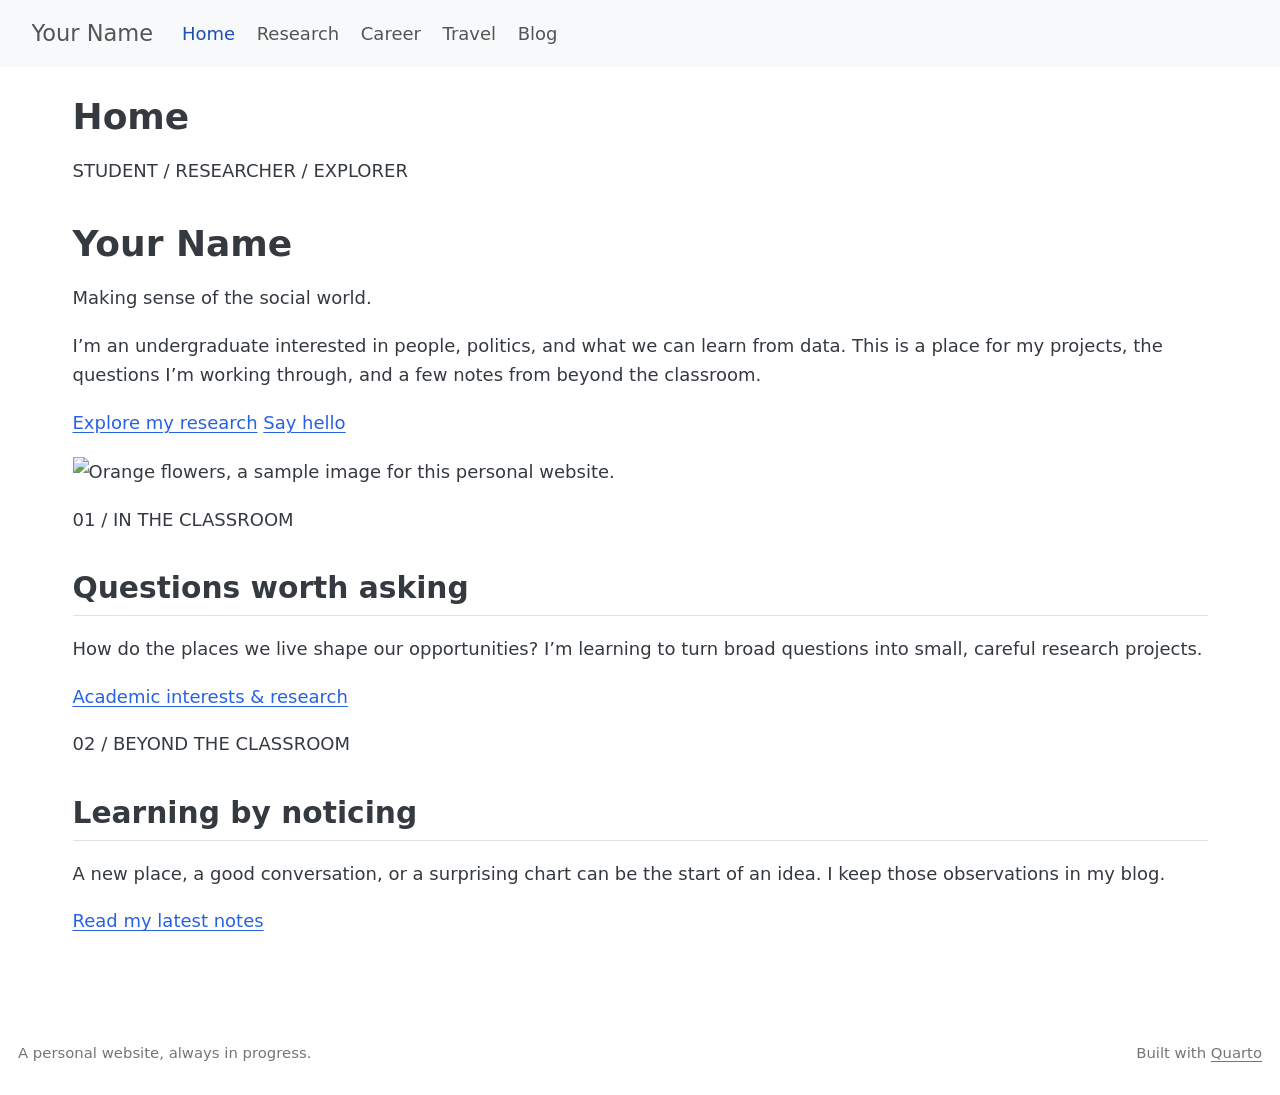
==== docs/index.html @ 255c2bc5 "Initial Commit" ====
<!DOCTYPE html>
<html xmlns="http://www.w3.org/1999/xhtml" lang="en" xml:lang="en"><head>

<meta charset="utf-8">
<meta name="generator" content="quarto-1.8.27">

<meta name="viewport" content="width=device-width, initial-scale=1.0, user-scalable=yes">


<title>Home – Your Name</title>
<style>
code{white-space: pre-wrap;}
span.smallcaps{font-variant: small-caps;}
div.columns{display: flex; gap: min(4vw, 1.5em);}
div.column{flex: auto; overflow-x: auto;}
div.hanging-indent{margin-left: 1.5em; text-indent: -1.5em;}
ul.task-list{list-style: none;}
ul.task-list li input[type="checkbox"] {
  width: 0.8em;
  margin: 0 0.8em 0.2em -1em; /* quarto-specific, see https://github.com/quarto-dev/quarto-cli/issues/4556 */ 
  vertical-align: middle;
}
</style>


<script src="site_libs/quarto-nav/quarto-nav.js"></script>
<script src="site_libs/quarto-nav/headroom.min.js"></script>
<script src="site_libs/clipboard/clipboard.min.js"></script>
<script src="site_libs/quarto-html/quarto.js" type="module"></script>
<script src="site_libs/quarto-html/tabsets/tabsets.js" type="module"></script>
<script src="site_libs/quarto-html/axe/axe-check.js" type="module"></script>
<script src="site_libs/quarto-html/popper.min.js"></script>
<script src="site_libs/quarto-html/tippy.umd.min.js"></script>
<link href="site_libs/quarto-html/tippy.css" rel="stylesheet">
<link href="site_libs/quarto-html/quarto-syntax-highlighting-ed96de9b727972fe78a7b5d16c58bf87.css" rel="stylesheet" id="quarto-text-highlighting-styles">
<script src="site_libs/bootstrap/bootstrap.min.js"></script>
<link href="site_libs/bootstrap/bootstrap-icons.css" rel="stylesheet">
<link href="site_libs/bootstrap/bootstrap-7f417fcab4e9973dc65bf9b3f784469c.min.css" rel="stylesheet" append-hash="true" id="quarto-bootstrap" data-mode="light">
<script id="quarto-search-options" type="application/json">{
  "language": {
    "search-no-results-text": "No results",
    "search-matching-documents-text": "matching documents",
    "search-copy-link-title": "Copy link to search",
    "search-hide-matches-text": "Hide additional matches",
    "search-more-match-text": "more match in this document",
    "search-more-matches-text": "more matches in this document",
    "search-clear-button-title": "Clear",
    "search-text-placeholder": "",
    "search-detached-cancel-button-title": "Cancel",
    "search-submit-button-title": "Submit",
    "search-label": "Search"
  }
}</script>


<link rel="stylesheet" href="./_design/styles.css">
</head>

<body class="nav-fixed home-page quarto-light">

<div id="quarto-search-results"></div>
  <header id="quarto-header" class="headroom fixed-top">
    <nav class="navbar navbar-expand-lg " data-bs-theme="dark">
      <div class="navbar-container container-fluid">
      <div class="navbar-brand-container mx-auto">
    <a class="navbar-brand" href="./index.html">
    <span class="navbar-title">Your Name</span>
    </a>
  </div>
          <button class="navbar-toggler" type="button" data-bs-toggle="collapse" data-bs-target="#navbarCollapse" aria-controls="navbarCollapse" role="menu" aria-expanded="false" aria-label="Toggle navigation" onclick="if (window.quartoToggleHeadroom) { window.quartoToggleHeadroom(); }">
  <span class="navbar-toggler-icon"></span>
</button>
          <div class="collapse navbar-collapse" id="navbarCollapse">
            <ul class="navbar-nav navbar-nav-scroll me-auto">
  <li class="nav-item">
    <a class="nav-link active" href="./index.html" aria-current="page"> 
<span class="menu-text">Home</span></a>
  </li>  
  <li class="nav-item">
    <a class="nav-link" href="./research.html"> 
<span class="menu-text">Research</span></a>
  </li>  
  <li class="nav-item">
    <a class="nav-link" href="./career.html"> 
<span class="menu-text">Career</span></a>
  </li>  
  <li class="nav-item">
    <a class="nav-link" href="./travel.html"> 
<span class="menu-text">Travel</span></a>
  </li>  
  <li class="nav-item">
    <a class="nav-link" href="./blog.html"> 
<span class="menu-text">Blog</span></a>
  </li>  
</ul>
          </div> <!-- /navcollapse -->
            <div class="quarto-navbar-tools">
</div>
      </div> <!-- /container-fluid -->
    </nav>
</header>
<!-- content -->
<div id="quarto-content" class="quarto-container page-columns page-rows-contents page-layout-full page-navbar">
<!-- sidebar -->
<!-- margin-sidebar -->
    
<!-- main -->
<main class="content column-page" id="quarto-document-content">

<header id="title-block-header" class="quarto-title-block default">
<div class="quarto-title">
<h1 class="title">Home</h1>
</div>



<div class="quarto-title-meta column-page">

    
  
    
  </div>
  


</header>


<!-- HOME: replace the name, introduction, and email below. Keep the ::: layout lines. -->
<!-- PREVIEW: first use Build > Render Website to generate every page, then Render this file. -->
<div class="home-hero">
<div class="hero-copy">
<p><span class="eyebrow">STUDENT / RESEARCHER / EXPLORER</span></p>
<section id="your-name" class="level1 display-name">
<h1 class="display-name">Your Name</h1>
<p><span class="hero-subtitle">Making sense of the social world.</span></p>
<p>I’m an undergraduate interested in people, politics, and what we can learn from data. This is a place for my projects, the questions I’m working through, and a few notes from beyond the classroom.</p>
<p><a href="./research.html" class="primary-link">Explore my research</a> <a href="mailto:you@example.com" class="quiet-link">Say hello</a></p>
</section>
</div>
<div class="hero-photo">
<!-- Replace images/profile.jpg with your photo. Update the description in fig-alt too. -->
<p><img src="images/profile.jpg" class="img-fluid" alt="Orange flowers, a sample image for this personal website."></p>
</div>
</div>
<div class="home-notes">
<div class="home-note">
<p><span class="eyebrow">01 / IN THE CLASSROOM</span></p>
<section id="questions-worth-asking" class="level2">
<h2 data-anchor-id="questions-worth-asking">Questions worth asking</h2>
<p>How do the places we live shape our opportunities? I’m learning to turn broad questions into small, careful research projects.</p>
<p><a href="./research.html">Academic interests &amp; research</a></p>
</section>
</div>
<div class="home-note">
<p><span class="eyebrow">02 / BEYOND THE CLASSROOM</span></p>
<section id="learning-by-noticing" class="level2">
<h2 data-anchor-id="learning-by-noticing">Learning by noticing</h2>
<p>A new place, a good conversation, or a surprising chart can be the start of an idea. I keep those observations in my blog.</p>
<p><a href="./blog.html">Read my latest notes</a></p>
</section>
</div>
</div>



</main> <!-- /main -->
<script id="quarto-html-after-body" type="application/javascript">
  window.document.addEventListener("DOMContentLoaded", function (event) {
    const isCodeAnnotation = (el) => {
      for (const clz of el.classList) {
        if (clz.startsWith('code-annotation-')) {                     
          return true;
        }
      }
      return false;
    }
    const onCopySuccess = function(e) {
      // button target
      const button = e.trigger;
      // don't keep focus
      button.blur();
      // flash "checked"
      button.classList.add('code-copy-button-checked');
      var currentTitle = button.getAttribute("title");
      button.setAttribute("title", "Copied!");
      let tooltip;
      if (window.bootstrap) {
        button.setAttribute("data-bs-toggle", "tooltip");
        button.setAttribute("data-bs-placement", "left");
        button.setAttribute("data-bs-title", "Copied!");
        tooltip = new bootstrap.Tooltip(button, 
          { trigger: "manual", 
            customClass: "code-copy-button-tooltip",
            offset: [0, -8]});
        tooltip.show();    
      }
      setTimeout(function() {
        if (tooltip) {
          tooltip.hide();
          button.removeAttribute("data-bs-title");
          button.removeAttribute("data-bs-toggle");
          button.removeAttribute("data-bs-placement");
        }
        button.setAttribute("title", currentTitle);
        button.classList.remove('code-copy-button-checked');
      }, 1000);
      // clear code selection
      e.clearSelection();
    }
    const getTextToCopy = function(trigger) {
      const outerScaffold = trigger.parentElement.cloneNode(true);
      const codeEl = outerScaffold.querySelector('code');
      for (const childEl of codeEl.children) {
        if (isCodeAnnotation(childEl)) {
          childEl.remove();
        }
      }
      return codeEl.innerText;
    }
    const clipboard = new window.ClipboardJS('.code-copy-button:not([data-in-quarto-modal])', {
      text: getTextToCopy
    });
    clipboard.on('success', onCopySuccess);
    if (window.document.getElementById('quarto-embedded-source-code-modal')) {
      const clipboardModal = new window.ClipboardJS('.code-copy-button[data-in-quarto-modal]', {
        text: getTextToCopy,
        container: window.document.getElementById('quarto-embedded-source-code-modal')
      });
      clipboardModal.on('success', onCopySuccess);
    }
      var localhostRegex = new RegExp(/^(?:http|https):\/\/localhost\:?[0-9]*\//);
      var mailtoRegex = new RegExp(/^mailto:/);
        var filterRegex = new RegExp('/' + window.location.host + '/');
      var isInternal = (href) => {
          return filterRegex.test(href) || localhostRegex.test(href) || mailtoRegex.test(href);
      }
      // Inspect non-navigation links and adorn them if external
     var links = window.document.querySelectorAll('a[href]:not(.nav-link):not(.navbar-brand):not(.toc-action):not(.sidebar-link):not(.sidebar-item-toggle):not(.pagination-link):not(.no-external):not([aria-hidden]):not(.dropdown-item):not(.quarto-navigation-tool):not(.about-link)');
      for (var i=0; i<links.length; i++) {
        const link = links[i];
        if (!isInternal(link.href)) {
          // undo the damage that might have been done by quarto-nav.js in the case of
          // links that we want to consider external
          if (link.dataset.originalHref !== undefined) {
            link.href = link.dataset.originalHref;
          }
            // target, if specified
            link.setAttribute("target", "_blank");
            if (link.getAttribute("rel") === null) {
              link.setAttribute("rel", "noopener");
            }
        }
      }
    function tippyHover(el, contentFn, onTriggerFn, onUntriggerFn) {
      const config = {
        allowHTML: true,
        maxWidth: 500,
        delay: 100,
        arrow: false,
        appendTo: function(el) {
            return el.parentElement;
        },
        interactive: true,
        interactiveBorder: 10,
        theme: 'quarto',
        placement: 'bottom-start',
      };
      if (contentFn) {
        config.content = contentFn;
      }
      if (onTriggerFn) {
        config.onTrigger = onTriggerFn;
      }
      if (onUntriggerFn) {
        config.onUntrigger = onUntriggerFn;
      }
      window.tippy(el, config); 
    }
    const noterefs = window.document.querySelectorAll('a[role="doc-noteref"]');
    for (var i=0; i<noterefs.length; i++) {
      const ref = noterefs[i];
      tippyHover(ref, function() {
        // use id or data attribute instead here
        let href = ref.getAttribute('data-footnote-href') || ref.getAttribute('href');
        try { href = new URL(href).hash; } catch {}
        const id = href.replace(/^#\/?/, "");
        const note = window.document.getElementById(id);
        if (note) {
          return note.innerHTML;
        } else {
          return "";
        }
      });
    }
    const xrefs = window.document.querySelectorAll('a.quarto-xref');
    const processXRef = (id, note) => {
      // Strip column container classes
      const stripColumnClz = (el) => {
        el.classList.remove("page-full", "page-columns");
        if (el.children) {
          for (const child of el.children) {
            stripColumnClz(child);
          }
        }
      }
      stripColumnClz(note)
      if (id === null || id.startsWith('sec-')) {
        // Special case sections, only their first couple elements
        const container = document.createElement("div");
        if (note.children && note.children.length > 2) {
          container.appendChild(note.children[0].cloneNode(true));
          for (let i = 1; i < note.children.length; i++) {
            const child = note.children[i];
            if (child.tagName === "P" && child.innerText === "") {
              continue;
            } else {
              container.appendChild(child.cloneNode(true));
              break;
            }
          }
          if (window.Quarto?.typesetMath) {
            window.Quarto.typesetMath(container);
          }
          return container.innerHTML
        } else {
          if (window.Quarto?.typesetMath) {
            window.Quarto.typesetMath(note);
          }
          return note.innerHTML;
        }
      } else {
        // Remove any anchor links if they are present
        const anchorLink = note.querySelector('a.anchorjs-link');
        if (anchorLink) {
          anchorLink.remove();
        }
        if (window.Quarto?.typesetMath) {
          window.Quarto.typesetMath(note);
        }
        if (note.classList.contains("callout")) {
          return note.outerHTML;
        } else {
          return note.innerHTML;
        }
      }
    }
    for (var i=0; i<xrefs.length; i++) {
      const xref = xrefs[i];
      tippyHover(xref, undefined, function(instance) {
        instance.disable();
        let url = xref.getAttribute('href');
        let hash = undefined; 
        if (url.startsWith('#')) {
          hash = url;
        } else {
          try { hash = new URL(url).hash; } catch {}
        }
        if (hash) {
          const id = hash.replace(/^#\/?/, "");
          const note = window.document.getElementById(id);
          if (note !== null) {
            try {
              const html = processXRef(id, note.cloneNode(true));
              instance.setContent(html);
            } finally {
              instance.enable();
              instance.show();
            }
          } else {
            // See if we can fetch this
            fetch(url.split('#')[0])
            .then(res => res.text())
            .then(html => {
              const parser = new DOMParser();
              const htmlDoc = parser.parseFromString(html, "text/html");
              const note = htmlDoc.getElementById(id);
              if (note !== null) {
                const html = processXRef(id, note);
                instance.setContent(html);
              } 
            }).finally(() => {
              instance.enable();
              instance.show();
            });
          }
        } else {
          // See if we can fetch a full url (with no hash to target)
          // This is a special case and we should probably do some content thinning / targeting
          fetch(url)
          .then(res => res.text())
          .then(html => {
            const parser = new DOMParser();
            const htmlDoc = parser.parseFromString(html, "text/html");
            const note = htmlDoc.querySelector('main.content');
            if (note !== null) {
              // This should only happen for chapter cross references
              // (since there is no id in the URL)
              // remove the first header
              if (note.children.length > 0 && note.children[0].tagName === "HEADER") {
                note.children[0].remove();
              }
              const html = processXRef(null, note);
              instance.setContent(html);
            } 
          }).finally(() => {
            instance.enable();
            instance.show();
          });
        }
      }, function(instance) {
      });
    }
        let selectedAnnoteEl;
        const selectorForAnnotation = ( cell, annotation) => {
          let cellAttr = 'data-code-cell="' + cell + '"';
          let lineAttr = 'data-code-annotation="' +  annotation + '"';
          const selector = 'span[' + cellAttr + '][' + lineAttr + ']';
          return selector;
        }
        const selectCodeLines = (annoteEl) => {
          const doc = window.document;
          const targetCell = annoteEl.getAttribute("data-target-cell");
          const targetAnnotation = annoteEl.getAttribute("data-target-annotation");
          const annoteSpan = window.document.querySelector(selectorForAnnotation(targetCell, targetAnnotation));
          const lines = annoteSpan.getAttribute("data-code-lines").split(",");
          const lineIds = lines.map((line) => {
            return targetCell + "-" + line;
          })
          let top = null;
          let height = null;
          let parent = null;
          if (lineIds.length > 0) {
              //compute the position of the single el (top and bottom and make a div)
              const el = window.document.getElementById(lineIds[0]);
              top = el.offsetTop;
              height = el.offsetHeight;
              parent = el.parentElement.parentElement;
            if (lineIds.length > 1) {
              const lastEl = window.document.getElementById(lineIds[lineIds.length - 1]);
              const bottom = lastEl.offsetTop + lastEl.offsetHeight;
              height = bottom - top;
            }
            if (top !== null && height !== null && parent !== null) {
              // cook up a div (if necessary) and position it 
              let div = window.document.getElementById("code-annotation-line-highlight");
              if (div === null) {
                div = window.document.createElement("div");
                div.setAttribute("id", "code-annotation-line-highlight");
                div.style.position = 'absolute';
                parent.appendChild(div);
              }
              div.style.top = top - 2 + "px";
              div.style.height = height + 4 + "px";
              div.style.left = 0;
              let gutterDiv = window.document.getElementById("code-annotation-line-highlight-gutter");
              if (gutterDiv === null) {
                gutterDiv = window.document.createElement("div");
                gutterDiv.setAttribute("id", "code-annotation-line-highlight-gutter");
                gutterDiv.style.position = 'absolute';
                const codeCell = window.document.getElementById(targetCell);
                const gutter = codeCell.querySelector('.code-annotation-gutter');
                gutter.appendChild(gutterDiv);
              }
              gutterDiv.style.top = top - 2 + "px";
              gutterDiv.style.height = height + 4 + "px";
            }
            selectedAnnoteEl = annoteEl;
          }
        };
        const unselectCodeLines = () => {
          const elementsIds = ["code-annotation-line-highlight", "code-annotation-line-highlight-gutter"];
          elementsIds.forEach((elId) => {
            const div = window.document.getElementById(elId);
            if (div) {
              div.remove();
            }
          });
          selectedAnnoteEl = undefined;
        };
          // Handle positioning of the toggle
      window.addEventListener(
        "resize",
        throttle(() => {
          elRect = undefined;
          if (selectedAnnoteEl) {
            selectCodeLines(selectedAnnoteEl);
          }
        }, 10)
      );
      function throttle(fn, ms) {
      let throttle = false;
      let timer;
        return (...args) => {
          if(!throttle) { // first call gets through
              fn.apply(this, args);
              throttle = true;
          } else { // all the others get throttled
              if(timer) clearTimeout(timer); // cancel #2
              timer = setTimeout(() => {
                fn.apply(this, args);
                timer = throttle = false;
              }, ms);
          }
        };
      }
        // Attach click handler to the DT
        const annoteDls = window.document.querySelectorAll('dt[data-target-cell]');
        for (const annoteDlNode of annoteDls) {
          annoteDlNode.addEventListener('click', (event) => {
            const clickedEl = event.target;
            if (clickedEl !== selectedAnnoteEl) {
              unselectCodeLines();
              const activeEl = window.document.querySelector('dt[data-target-cell].code-annotation-active');
              if (activeEl) {
                activeEl.classList.remove('code-annotation-active');
              }
              selectCodeLines(clickedEl);
              clickedEl.classList.add('code-annotation-active');
            } else {
              // Unselect the line
              unselectCodeLines();
              clickedEl.classList.remove('code-annotation-active');
            }
          });
        }
    const findCites = (el) => {
      const parentEl = el.parentElement;
      if (parentEl) {
        const cites = parentEl.dataset.cites;
        if (cites) {
          return {
            el,
            cites: cites.split(' ')
          };
        } else {
          return findCites(el.parentElement)
        }
      } else {
        return undefined;
      }
    };
    var bibliorefs = window.document.querySelectorAll('a[role="doc-biblioref"]');
    for (var i=0; i<bibliorefs.length; i++) {
      const ref = bibliorefs[i];
      const citeInfo = findCites(ref);
      if (citeInfo) {
        tippyHover(citeInfo.el, function() {
          var popup = window.document.createElement('div');
          citeInfo.cites.forEach(function(cite) {
            var citeDiv = window.document.createElement('div');
            citeDiv.classList.add('hanging-indent');
            citeDiv.classList.add('csl-entry');
            var biblioDiv = window.document.getElementById('ref-' + cite);
            if (biblioDiv) {
              citeDiv.innerHTML = biblioDiv.innerHTML;
            }
            popup.appendChild(citeDiv);
          });
          return popup.innerHTML;
        });
      }
    }
  });
  </script>
</div> <!-- /content -->
<footer class="footer">
  <div class="nav-footer">
    <div class="nav-footer-left">
<p>A personal website, always in progress.</p>
</div>   
    <div class="nav-footer-center">
      &nbsp;
    </div>
    <div class="nav-footer-right">
<p>Built with <a href="https://quarto.org/">Quarto</a></p>
</div>
  </div>
</footer>




</body></html>
---- docs/site_libs/quarto-html/quarto-syntax-highlighting-ed96de9b727972fe78a7b5d16c58bf87.css ----
/* quarto syntax highlight colors */
:root {
  --quarto-hl-ot-color: #003B4F;
  --quarto-hl-at-color: #657422;
  --quarto-hl-ss-color: #20794D;
  --quarto-hl-an-color: #5E5E5E;
  --quarto-hl-fu-color: #4758AB;
  --quarto-hl-st-color: #20794D;
  --quarto-hl-cf-color: #003B4F;
  --quarto-hl-op-color: #5E5E5E;
  --quarto-hl-er-color: #AD0000;
  --quarto-hl-bn-color: #AD0000;
  --quarto-hl-al-color: #AD0000;
  --quarto-hl-va-color: #111111;
  --quarto-hl-bu-color: inherit;
  --quarto-hl-ex-color: inherit;
  --quarto-hl-pp-color: #AD0000;
  --quarto-hl-in-color: #5E5E5E;
  --quarto-hl-vs-color: #20794D;
  --quarto-hl-wa-color: #5E5E5E;
  --quarto-hl-do-color: #5E5E5E;
  --quarto-hl-im-color: #00769E;
  --quarto-hl-ch-color: #20794D;
  --quarto-hl-dt-color: #AD0000;
  --quarto-hl-fl-color: #AD0000;
  --quarto-hl-co-color: #5E5E5E;
  --quarto-hl-cv-color: #5E5E5E;
  --quarto-hl-cn-color: #8f5902;
  --quarto-hl-sc-color: #5E5E5E;
  --quarto-hl-dv-color: #AD0000;
  --quarto-hl-kw-color: #003B4F;
}

/* other quarto variables */
:root {
  --quarto-font-monospace: SFMono-Regular, Menlo, Monaco, Consolas, "Liberation Mono", "Courier New", monospace;
}

/* syntax highlight based on Pandoc's rules */
pre > code.sourceCode > span {
  color: #003B4F;
}

code.sourceCode > span {
  color: #003B4F;
}

div.sourceCode,
div.sourceCode pre.sourceCode {
  color: #003B4F;
}

/* Normal */
code span {
  color: #003B4F;
}

/* Alert */
code span.al {
  color: #AD0000;
  font-style: inherit;
}

/* Annotation */
code span.an {
  color: #5E5E5E;
  font-style: inherit;
}

/* Attribute */
code span.at {
  color: #657422;
  font-style: inherit;
}

/* BaseN */
code span.bn {
  color: #AD0000;
  font-style: inherit;
}

/* BuiltIn */
code span.bu {
  font-style: inherit;
}

/* ControlFlow */
code span.cf {
  color: #003B4F;
  font-weight: bold;
  font-style: inherit;
}

/* Char */
code span.ch {
  color: #20794D;
  font-style: inherit;
}

/* Constant */
code span.cn {
  color: #8f5902;
  font-style: inherit;
}

/* Comment */
code span.co {
  color: #5E5E5E;
  font-style: inherit;
}

/* CommentVar */
code span.cv {
  color: #5E5E5E;
  font-style: italic;
}

/* Documentation */
code span.do {
  color: #5E5E5E;
  font-style: italic;
}

/* DataType */
code span.dt {
  color: #AD0000;
  font-style: inherit;
}

/* DecVal */
code span.dv {
  color: #AD0000;
  font-style: inherit;
}

/* Error */
code span.er {
  color: #AD0000;
  font-style: inherit;
}

/* Extension */
code span.ex {
  font-style: inherit;
}

/* Float */
code span.fl {
  color: #AD0000;
  font-style: inherit;
}

/* Function */
code span.fu {
  color: #4758AB;
  font-style: inherit;
}

/* Import */
code span.im {
  color: #00769E;
  font-style: inherit;
}

/* Information */
code span.in {
  color: #5E5E5E;
  font-style: inherit;
}

/* Keyword */
code span.kw {
  color: #003B4F;
  font-weight: bold;
  font-style: inherit;
}

/* Operator */
code span.op {
  color: #5E5E5E;
  font-style: inherit;
}

/* Other */
code span.ot {
  color: #003B4F;
  font-style: inherit;
}

/* Preprocessor */
code span.pp {
  color: #AD0000;
  font-style: inherit;
}

/* SpecialChar */
code span.sc {
  color: #5E5E5E;
  font-style: inherit;
}

/* SpecialString */
code span.ss {
  color: #20794D;
  font-style: inherit;
}

/* String */
code span.st {
  color: #20794D;
  font-style: inherit;
}

/* Variable */
code span.va {
  color: #111111;
  font-style: inherit;
}

/* VerbatimString */
code span.vs {
  color: #20794D;
  font-style: inherit;
}

/* Warning */
code span.wa {
  color: #5E5E5E;
  font-style: italic;
}

.prevent-inlining {
  content: "</";
}

/*# sourceMappingURL=0920dd6d7437995b8cdf7429764427b1.css.map */
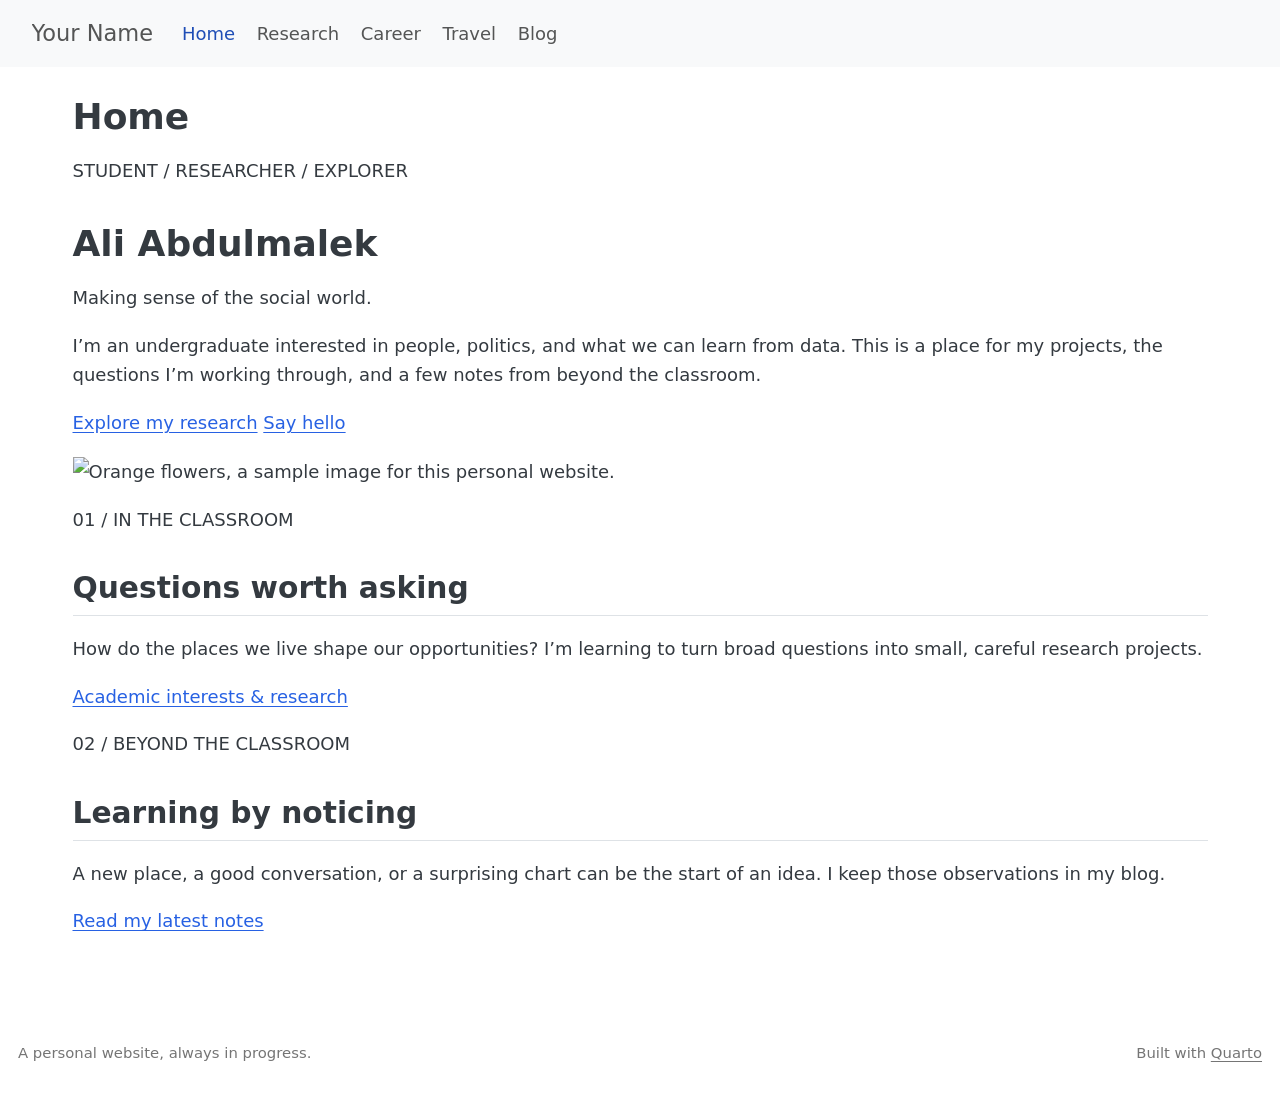
==== commit 01394cb4: "Initial Commit" ====
--- a/docs/index.html
+++ b/docs/index.html
@@ -131,8 +131,8 @@
 <div class="home-hero">
 <div class="hero-copy">
 <p><span class="eyebrow">STUDENT / RESEARCHER / EXPLORER</span></p>
-<section id="your-name" class="level1 display-name">
-<h1 class="display-name">Your Name</h1>
+<section id="ali-abdulmalek" class="level1 display-name">
+<h1 class="display-name">Ali Abdulmalek</h1>
 <p><span class="hero-subtitle">Making sense of the social world.</span></p>
 <p>I’m an undergraduate interested in people, politics, and what we can learn from data. This is a place for my projects, the questions I’m working through, and a few notes from beyond the classroom.</p>
 <p><a href="./research.html" class="primary-link">Explore my research</a> <a href="mailto:you@example.com" class="quiet-link">Say hello</a></p>
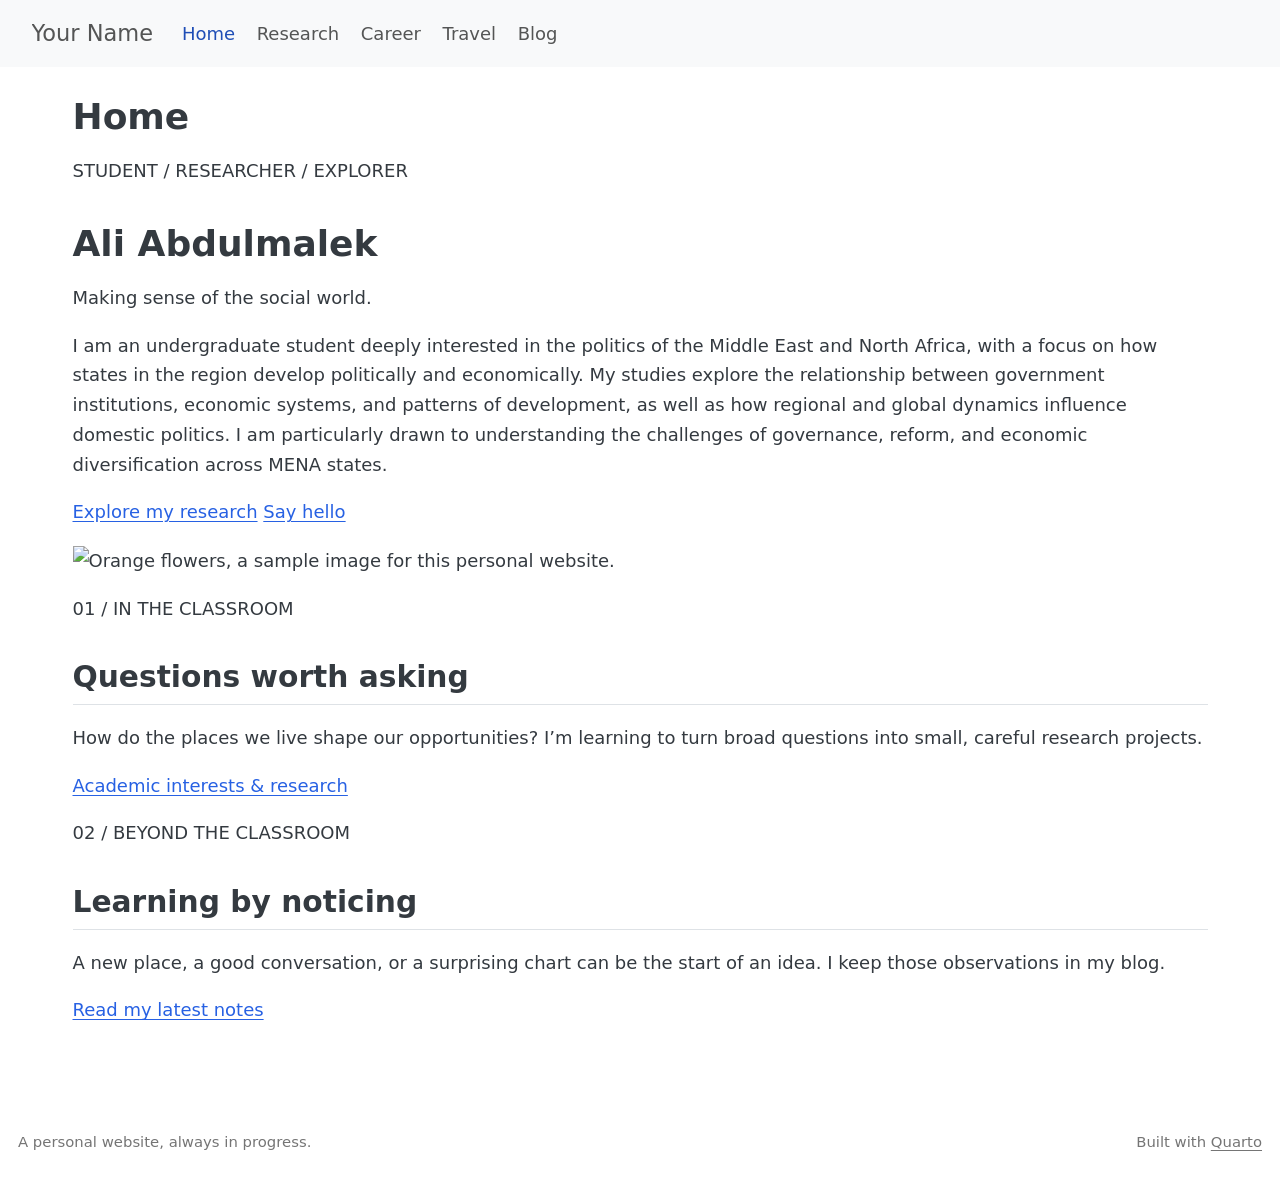
==== commit ff10f7b4: "Update Research 1" ====
--- a/docs/index.html
+++ b/docs/index.html
@@ -134,7 +134,7 @@
 <section id="ali-abdulmalek" class="level1 display-name">
 <h1 class="display-name">Ali Abdulmalek</h1>
 <p><span class="hero-subtitle">Making sense of the social world.</span></p>
-<p>I’m an undergraduate interested in people, politics, and what we can learn from data. This is a place for my projects, the questions I’m working through, and a few notes from beyond the classroom.</p>
+<p>I am an undergraduate student deeply interested in the politics of the Middle East and North Africa, with a focus on how states in the region develop politically and economically. My studies explore the relationship between government institutions, economic systems, and patterns of development, as well as how regional and global dynamics influence domestic politics. I am particularly drawn to understanding the challenges of governance, reform, and economic diversification across MENA states.</p>
 <p><a href="./research.html" class="primary-link">Explore my research</a> <a href="mailto:you@example.com" class="quiet-link">Say hello</a></p>
 </section>
 </div>
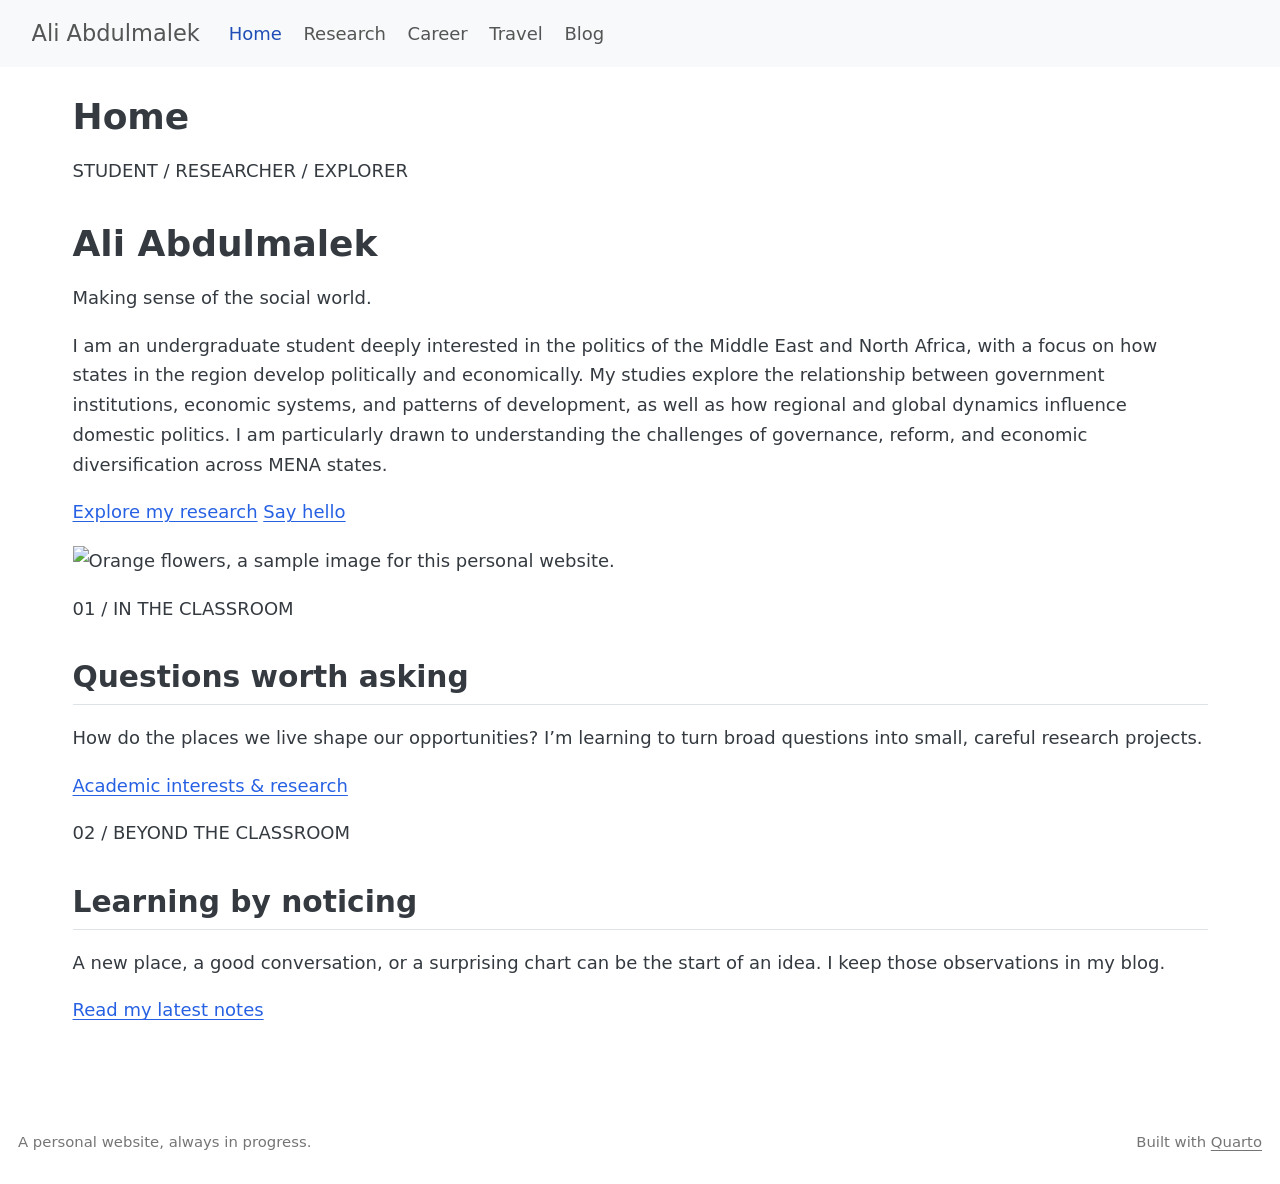
==== commit d5ce1e90: "Commit Update 10" ====
--- a/docs/index.html
+++ b/docs/index.html
@@ -7,7 +7,7 @@
 <meta name="viewport" content="width=device-width, initial-scale=1.0, user-scalable=yes">
 
 
-<title>Home – Your Name</title>
+<title>Home – Ali Abdulmalek</title>
 <style>
 code{white-space: pre-wrap;}
 span.smallcaps{font-variant: small-caps;}
@@ -64,7 +64,7 @@
       <div class="navbar-container container-fluid">
       <div class="navbar-brand-container mx-auto">
     <a class="navbar-brand" href="./index.html">
-    <span class="navbar-title">Your Name</span>
+    <span class="navbar-title">Ali Abdulmalek</span>
     </a>
   </div>
           <button class="navbar-toggler" type="button" data-bs-toggle="collapse" data-bs-target="#navbarCollapse" aria-controls="navbarCollapse" role="menu" aria-expanded="false" aria-label="Toggle navigation" onclick="if (window.quartoToggleHeadroom) { window.quartoToggleHeadroom(); }">
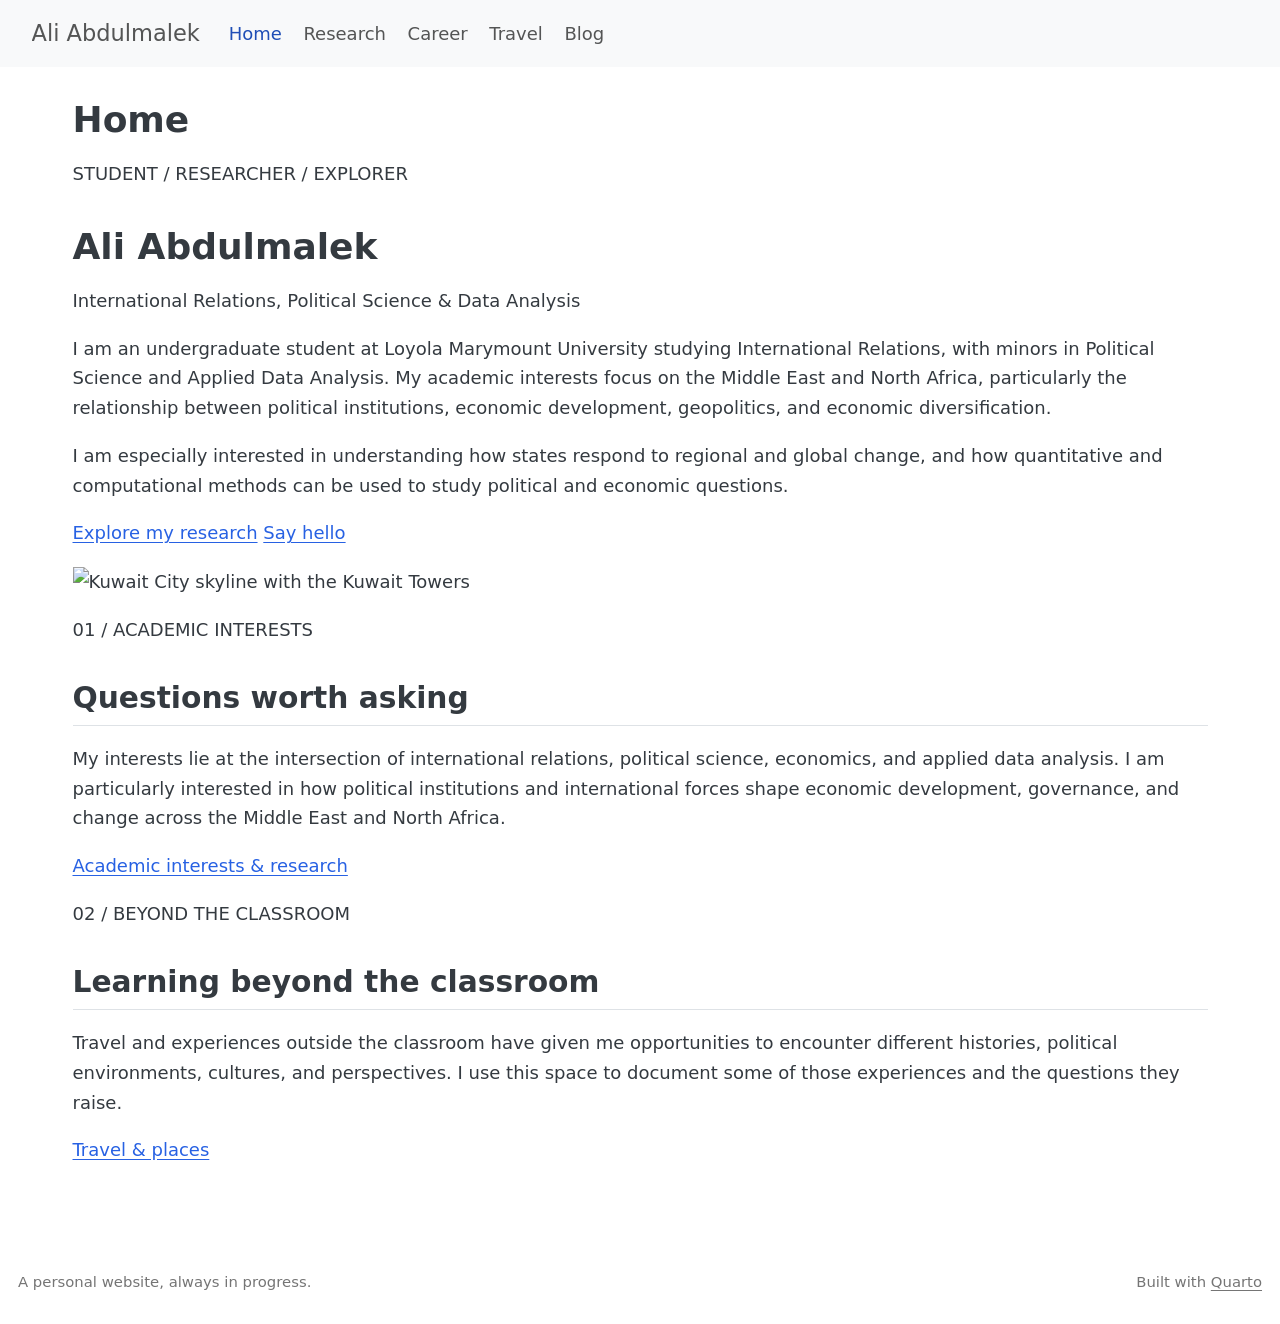
==== commit 4cf2092b: "Commit Update 13" ====
--- a/docs/index.html
+++ b/docs/index.html
@@ -126,38 +126,36 @@
 </header>
 
 
-<!-- HOME: replace the name, introduction, and email below. Keep the ::: layout lines. -->
-<!-- PREVIEW: first use Build > Render Website to generate every page, then Render this file. -->
 <div class="home-hero">
 <div class="hero-copy">
 <p><span class="eyebrow">STUDENT / RESEARCHER / EXPLORER</span></p>
 <section id="ali-abdulmalek" class="level1 display-name">
 <h1 class="display-name">Ali Abdulmalek</h1>
-<p><span class="hero-subtitle">Making sense of the social world.</span></p>
-<p>I am an undergraduate student deeply interested in the politics of the Middle East and North Africa, with a focus on how states in the region develop politically and economically. My studies explore the relationship between government institutions, economic systems, and patterns of development, as well as how regional and global dynamics influence domestic politics. I am particularly drawn to understanding the challenges of governance, reform, and economic diversification across MENA states.</p>
-<p><a href="./research.html" class="primary-link">Explore my research</a> <a href="mailto:you@example.com" class="quiet-link">Say hello</a></p>
+<p><span class="hero-subtitle">International Relations, Political Science &amp; Data Analysis</span></p>
+<p>I am an undergraduate student at Loyola Marymount University studying International Relations, with minors in Political Science and Applied Data Analysis. My academic interests focus on the Middle East and North Africa, particularly the relationship between political institutions, economic development, geopolitics, and economic diversification.</p>
+<p>I am especially interested in understanding how states respond to regional and global change, and how quantitative and computational methods can be used to study political and economic questions.</p>
+<p><a href="./research.html" class="primary-link">Explore my research</a> <a href="mailto:aabdulm1@lion.lmu.edu" class="quiet-link">Say hello</a></p>
 </section>
 </div>
 <div class="hero-photo">
-<!-- Replace images/profile.jpg with your photo. Update the description in fig-alt too. -->
-<p><img src="images/profile.jpg" class="img-fluid" alt="Orange flowers, a sample image for this personal website."></p>
+<p><img src="images/kuwait-city.png" class="img-fluid" alt="Kuwait City skyline with the Kuwait Towers"></p>
 </div>
 </div>
 <div class="home-notes">
 <div class="home-note">
-<p><span class="eyebrow">01 / IN THE CLASSROOM</span></p>
+<p><span class="eyebrow">01 / ACADEMIC INTERESTS</span></p>
 <section id="questions-worth-asking" class="level2">
 <h2 data-anchor-id="questions-worth-asking">Questions worth asking</h2>
-<p>How do the places we live shape our opportunities? I’m learning to turn broad questions into small, careful research projects.</p>
+<p>My interests lie at the intersection of international relations, political science, economics, and applied data analysis. I am particularly interested in how political institutions and international forces shape economic development, governance, and change across the Middle East and North Africa.</p>
 <p><a href="./research.html">Academic interests &amp; research</a></p>
 </section>
 </div>
 <div class="home-note">
 <p><span class="eyebrow">02 / BEYOND THE CLASSROOM</span></p>
-<section id="learning-by-noticing" class="level2">
-<h2 data-anchor-id="learning-by-noticing">Learning by noticing</h2>
-<p>A new place, a good conversation, or a surprising chart can be the start of an idea. I keep those observations in my blog.</p>
-<p><a href="./blog.html">Read my latest notes</a></p>
+<section id="learning-beyond-the-classroom" class="level2">
+<h2 data-anchor-id="learning-beyond-the-classroom">Learning beyond the classroom</h2>
+<p>Travel and experiences outside the classroom have given me opportunities to encounter different histories, political environments, cultures, and perspectives. I use this space to document some of those experiences and the questions they raise.</p>
+<p><a href="./travel.html">Travel &amp; places</a></p>
 </section>
 </div>
 </div>
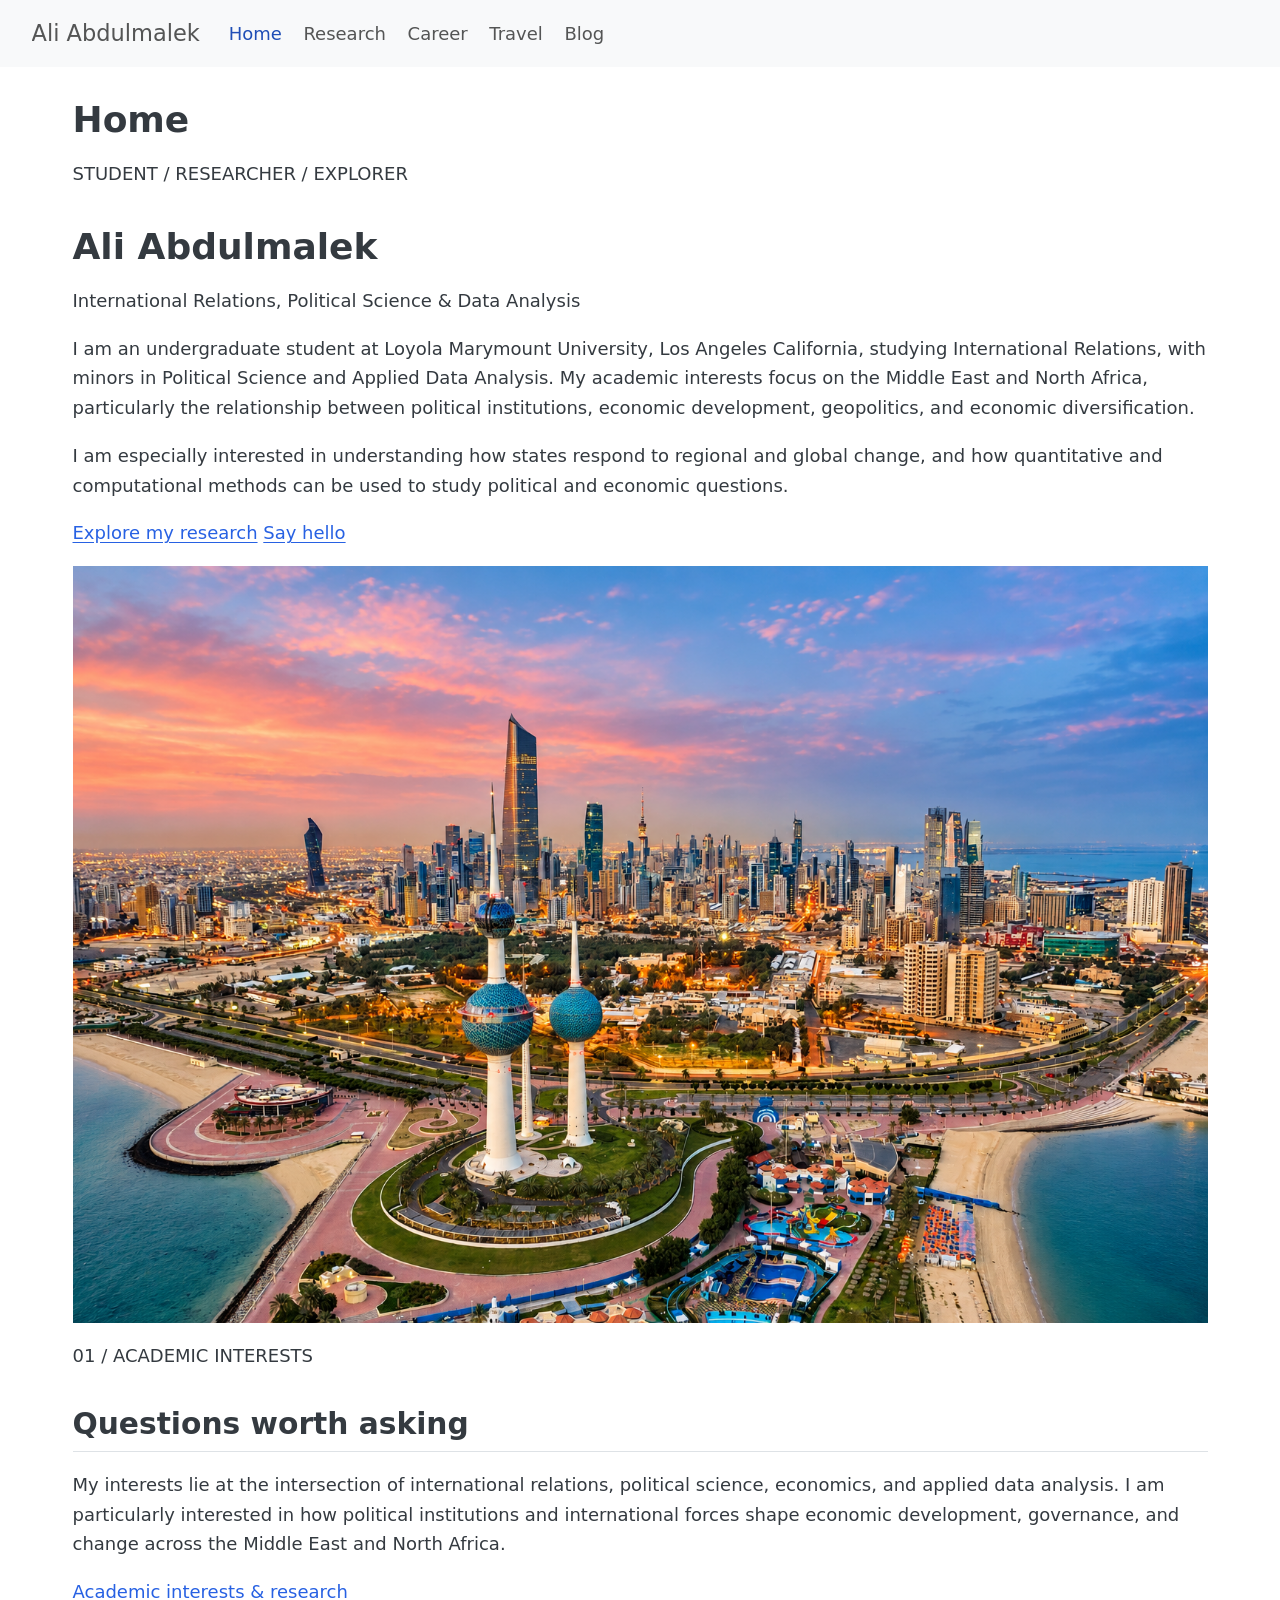
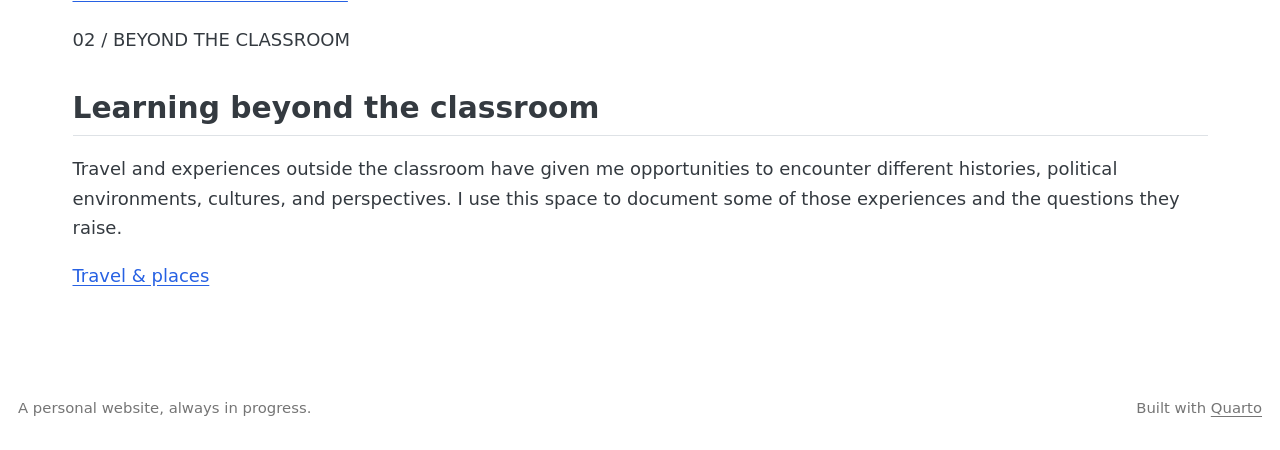
==== commit bf0484d0: "Commit Update 16" ====
--- a/docs/index.html
+++ b/docs/index.html
@@ -132,7 +132,7 @@
 <section id="ali-abdulmalek" class="level1 display-name">
 <h1 class="display-name">Ali Abdulmalek</h1>
 <p><span class="hero-subtitle">International Relations, Political Science &amp; Data Analysis</span></p>
-<p>I am an undergraduate student at Loyola Marymount University studying International Relations, with minors in Political Science and Applied Data Analysis. My academic interests focus on the Middle East and North Africa, particularly the relationship between political institutions, economic development, geopolitics, and economic diversification.</p>
+<p>I am an undergraduate student at Loyola Marymount University, Los Angeles California, studying International Relations, with minors in Political Science and Applied Data Analysis. My academic interests focus on the Middle East and North Africa, particularly the relationship between political institutions, economic development, geopolitics, and economic diversification.</p>
 <p>I am especially interested in understanding how states respond to regional and global change, and how quantitative and computational methods can be used to study political and economic questions.</p>
 <p><a href="./research.html" class="primary-link">Explore my research</a> <a href="mailto:aabdulm1@lion.lmu.edu" class="quiet-link">Say hello</a></p>
 </section>
